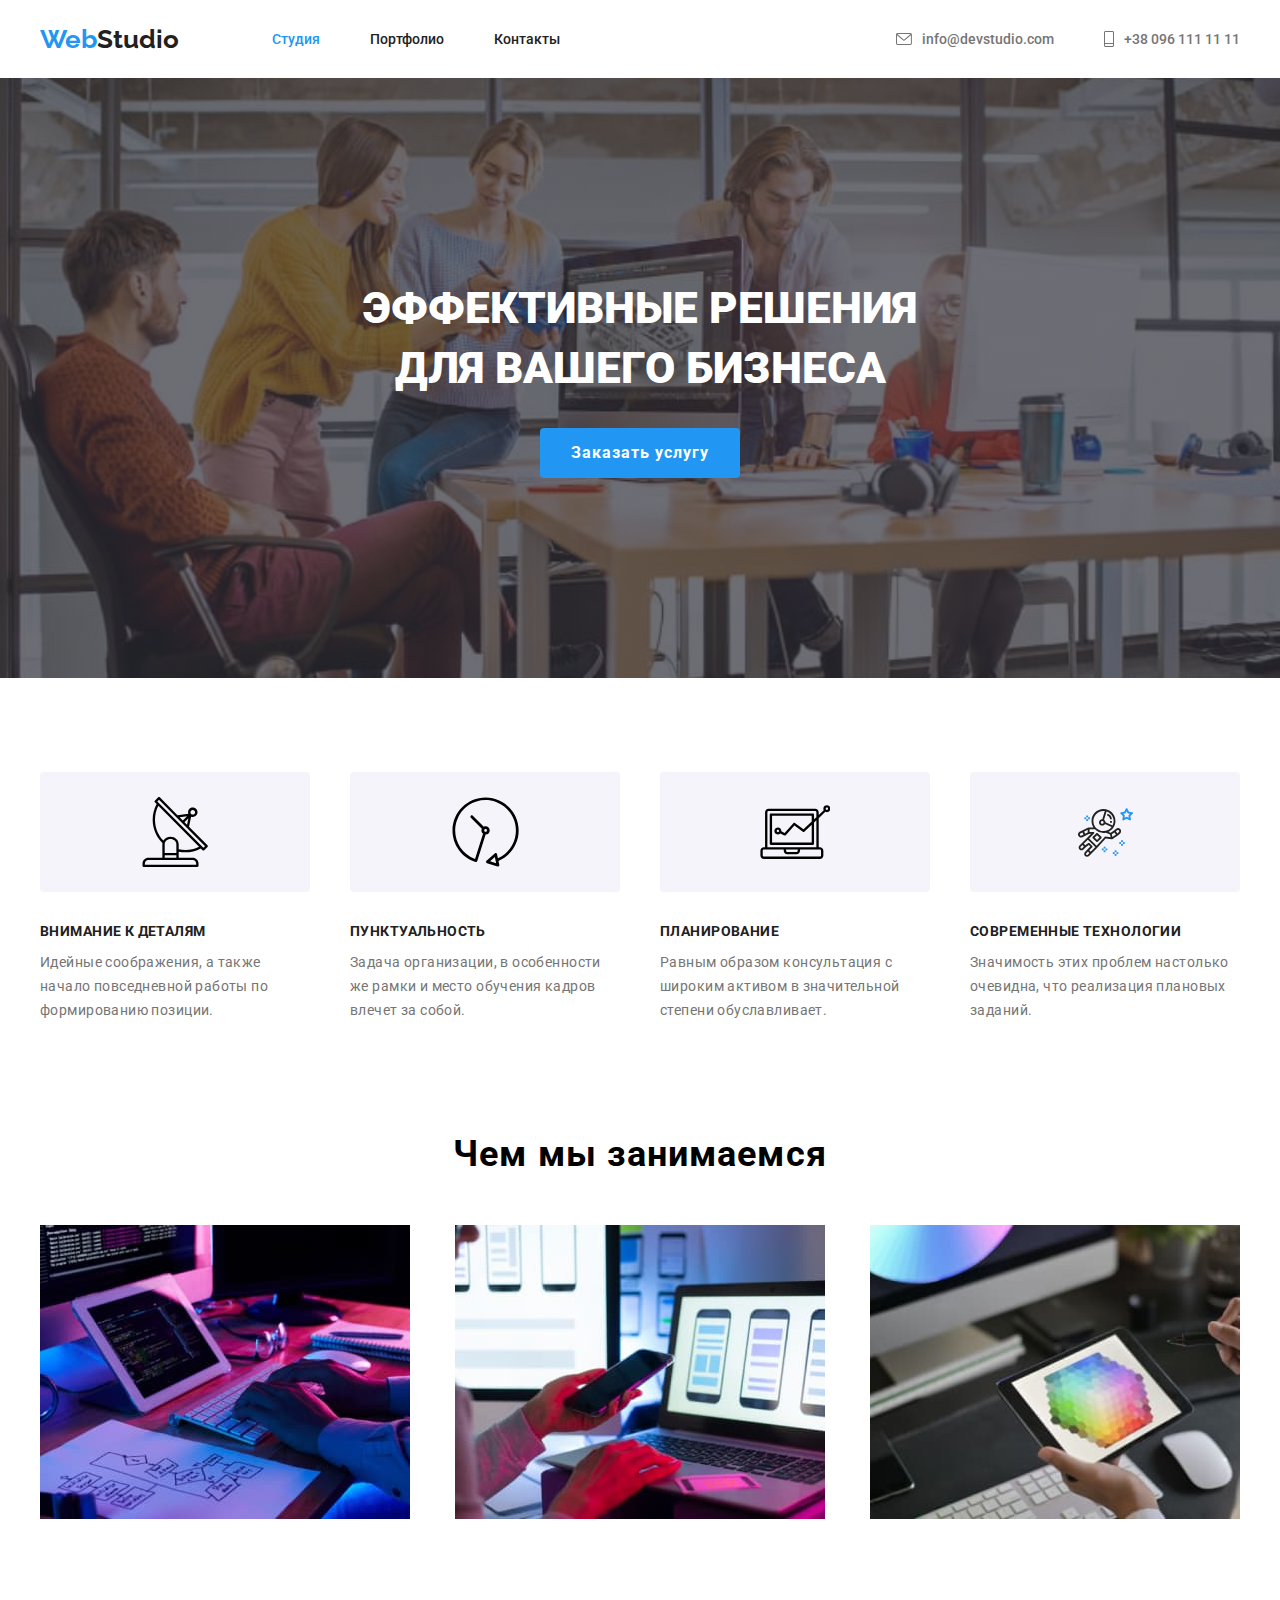
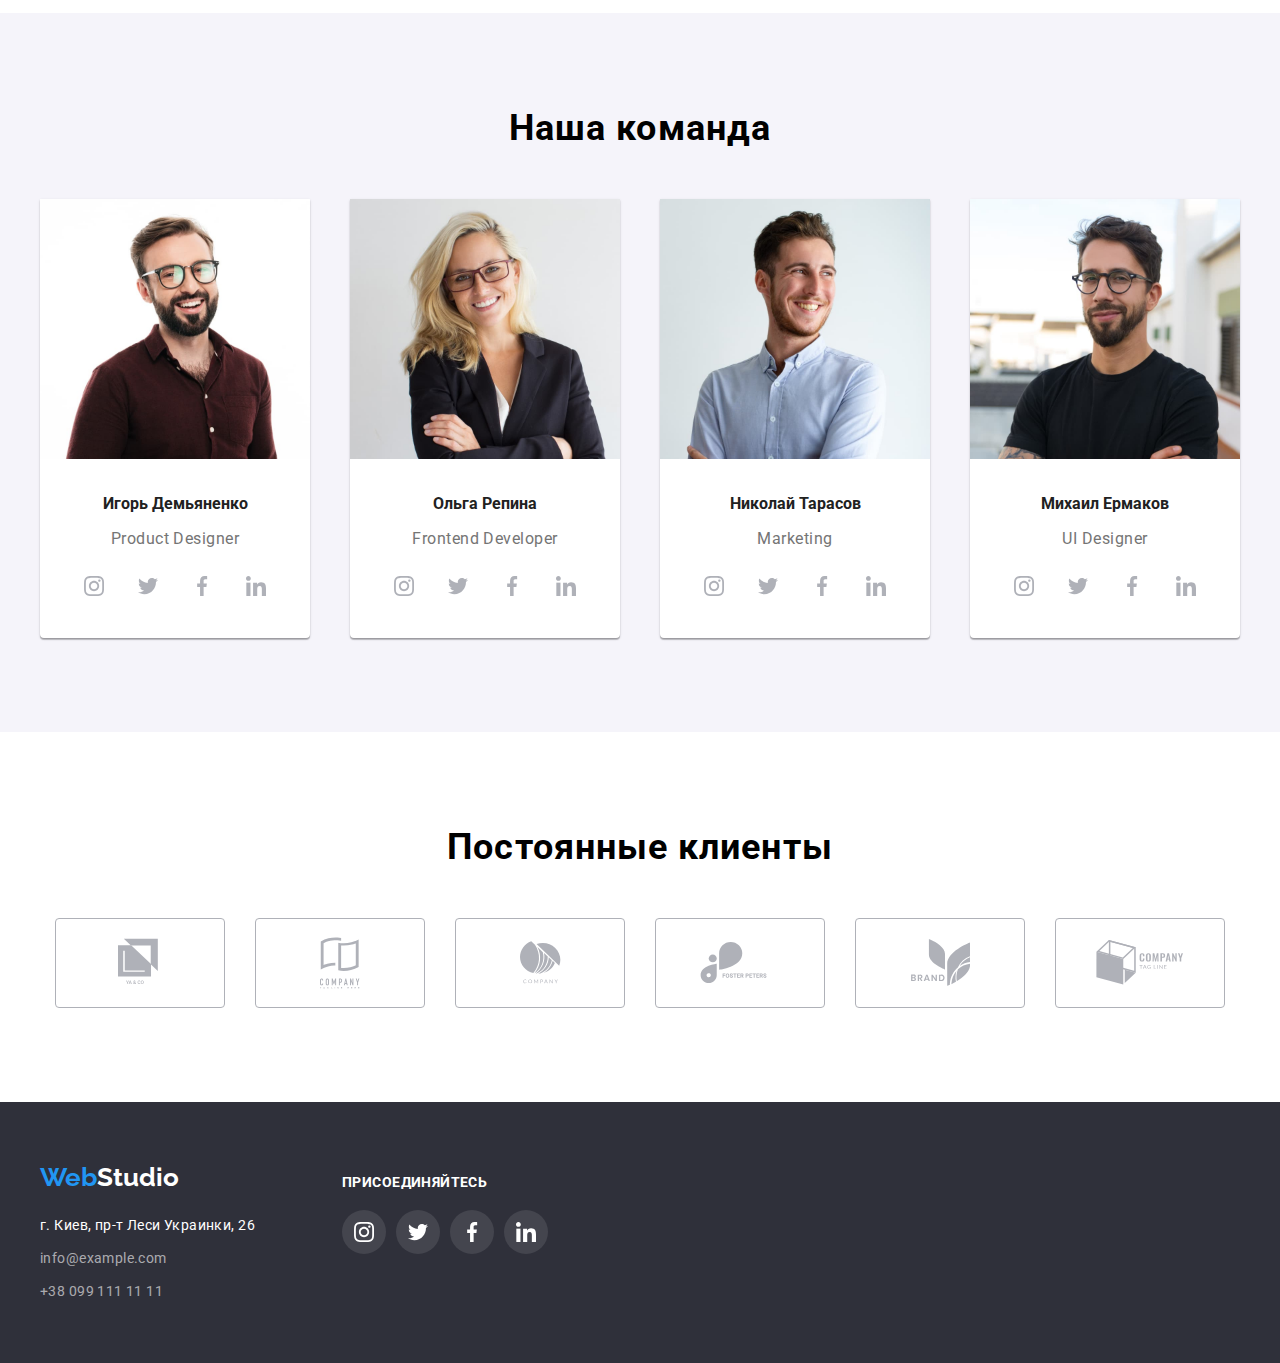
==== index.html @ 58f1b1b6 "home-work-5" ====
<!DOCTYPE html>
<html lang="ru">
<head>
    <meta charset="UTF-8">
    <meta name="viewport" content="width=device-width, initial-scale=1.0">
    <title>WebStudio</title>
    <link rel="preconnect" href="https://fonts.gstatic.com">
    <link href="https://fonts.googleapis.com/css2?family=Roboto:wght@400;500;700;900&display=swap" rel="stylesheet">
    <!-- <link rel="preconnect" href="https://fonts.gstatic.com">
    <link href="https://fonts.googleapis.com/css2?family=Roboto:wght@400;700;900&display=swap" rel="stylesheet"> -->
    <link rel="preconnect" href="https://fonts.gstatic.com">
    <link href="https://fonts.googleapis.com/css2?family=Raleway:wght@700&display=swap" rel="stylesheet">
    <!-- подключение стилей -->
    <link rel="stylesheet" href="./normalize.css">
    <link rel="stylesheet" href="./styles.css">
</head>
<body class="body">
        <header class="head-container" >
            <div class="container " >
        <a href="index.html" class="logo"><span class="logo-web">Web</span>Studio</a>  
        <nav class="main-nav">  
         <ul class="nav-list">
                <li><a href="./index.html" class="navigation current">Студия</a></li>
                <li><a href="./portfolio.html" class="navigation" >Портфолио</a></li>
                <li><a href="#kontact" class="navigation">Контакты</a></li>
         </ul>
        
         <ul class="nav-contact">
             <li><a href="mailto:info@devstudio.com" class="navigation-contact">
                <svg class="nav-mail"> <use href="./images/sprite.svg#icon-mail "></use></svg>info@devstudio.com</a></li>
                
             <li><a href="tel:+380961111111" class="navigation-contact">
                <svg class="nav-tel"> <use href="./images/sprite.svg#icon-tel"></use></svg>+38 096 111 11 11</a></li>
         </ul> 
        </nav> 
    </div>          
    </header>
    <main>
    <section class=" ">
        <div class="hero">
        <h1 class="hero-item">эффективные решения  для вашего бизнеса</h1>
        <button class="hero-button" type="button">Заказать услугу</button>
    </div>
    </section>
    <section class="section ">
        <!-- <h2 class="advant">Наше преимущество</h2> -->
        <ul class="advantage container">
            <li class="advantage-list">
                <div class="advantage-list-icon">
                    <svg class="advantage-icon" width="66" height="70" >
                        <use href="./images/sprite.svg#icon-antena" ></use>
                    </svg>
                </div>
                <b class="advantage-item">Внимание к деталям</b>
                <p class="advantage-text">Идейные соображения, а также начало повседневной работы по формированию позиции.</p>
            </li>
            <li class="advantage-list">
                <div class="advantage-list-icon">
                    <svg class="advantage-icon" width="67" height="70" >
                        <use href="./images/sprite.svg#icon-time" ></use>
                    </svg>
                </div>
                <b class="advantage-item">Пунктуальность</b>
                <p class="advantage-text">Задача организации, в особенности же рамки и место обучения кадров влечет за собой.</p>
            </li>
            <li class="advantage-list">
                <div class="advantage-list-icon">
                    <svg class="advantage-icon" width="70" height="54" >
                        <use href="./images/sprite.svg#icon-comp" ></use>
                    </svg>
                </div>
                <b class="advantage-item">Планирование</b>
                <p class="advantage-text"> Равным образом консультация с широким активом в значительной степени обуславливает.</p>
            </li>
            <li class="advantage-list">
                <div class="advantage-list-icon">
                    <svg class="advantage-icon" width="55" height="61" >
                        <use href="./images/sprite.svg#icon-astronaut-1" ></use>
                    </svg>
                </div>
                <b class="advantage-item">Современные технологии</b>
                <p class="advantage-text">Значимость этих проблем настолько очевидна, что реализация плановых заданий.</p>
            </li>
        </ul>
    </section>
    <section class="section-work" >
        <div class="container">
            <h2>Чем мы занимаемся</h2>
        <ul class="working-box">
            <li  class="working-item">
                <!-- <img src="./images/desktop.jpg" alt="Desktop-solution" width="370"> -->
            </li>
            <li  class="working-item">
                <!-- <img  src="./images/box.jpg" alt="box-solution" width="370"> -->
            </li>
            <li  class="working-item">
                <!-- <img  src="./images/creativ.jpg" alt="creative-solution" width="370"> -->
            </li>
        </ul>
    </div>
    </section>
    <section  class="section-team">
        <div class="container">
            <h2>Наша команда</h2>
        <ul class="section-card">
            <li class="profi-card">
                <img src="./images/igor-demyanenko.jpg" alt="Игорь Демьяненко" width="270" height="260">
                <div class="proffesion">
                    <h3>Игорь Демьяненко</h3>
                    <p>Product Designer</p>
                    <ul class="social">
                        <li class="social-item"> <a href="#" class="social-link instagram">
                            <svg class="social-link-icon" width="20" height="20" >
                                <use href="./images/sprite.svg#icon-instagram-2" >

                                </use>
                            </svg>
                        </a></li>
                        <li class="social-item"><a href="#" class="social-link twitter">
                            <svg class="social-link-icon" width="20" height="20" >
                                <use href="./images/sprite.svg#icon-twitter-1" >

                                </use>
                            </svg> </a></li>
                        <li class="social-item"><a href="#" class="social-link facebook">
                            <svg class="social-link-icon" width="20" height="20" >
                                <use href="./images/sprite.svg#icon-facebook-1" >

                                </use>
                            </svg>
                        </a></li>
                        <li class="social-item"><a href="#" class="social-link linkedin">
                            <svg class="social-link-icon" width="20" height="20" >
                                <use href="./images/sprite.svg#icon-linkedin-1" >
                                </use>
                            </svg>
                        </a></li>
                    </ul>
                </div>
            </li>
            <li class="profi-card">
                <img src="./images/olga-repina.jpg" alt="Ольга Репина"  width="270" height="260">
                <div class="proffesion">
                    <h3>Ольга Репина</h3>
                    <p>Frontend Developer</p>
                    <ul class="social">
                        <li class="social-item"> <a href="#" class="social-link instagram">
                            <svg class="social-link-icon" width="20" height="20" >
                                <use href="./images/sprite.svg#icon-instagram-2" >

                                </use>
                            </svg>
                        </a></li>
                        <li class="social-item"><a href="#" class="social-link twitter">
                            <svg class="social-link-icon" width="20" height="20" >
                                <use href="./images/sprite.svg#icon-twitter-1" >

                                </use>
                            </svg> </a></li>
                        <li class="social-item"><a href="#" class="social-link facebook">
                            <svg class="social-link-icon" width="20" height="20" >
                                <use href="./images/sprite.svg#icon-facebook-1" >

                                </use>
                            </svg>
                        </a></li>
                        <li class="social-item"><a href="#" class="social-link linkedin">
                            <svg class="social-link-icon" width="20" height="20" >
                                <use href="./images/sprite.svg#icon-linkedin-1" >
                                </use>
                            </svg>
                        </a></li>
                    </ul>
                </div>
            </li>
            <li class="profi-card">
                <img src="./images/nikolay-tarasov.jpg" alt="Николай Тарасов"  width="270" height="260">
                <div class="proffesion">
                    <h3>Николай Тарасов</h3>
                    <p>Marketing</p>
                    <ul class="social">
                        <li class="social-item"> <a href="#" class="social-link instagram">
                            <svg class="social-link-icon" width="20" height="20" >
                                <use href="./images/sprite.svg#icon-instagram-2" >

                                </use>
                            </svg>
                        </a></li>
                        <li class="social-item"><a href="#" class="social-link twitter">
                            <svg class="social-link-icon" width="20" height="20" >
                                <use href="./images/sprite.svg#icon-twitter-1" >

                                </use>
                            </svg> </a></li>
                        <li class="social-item"><a href="#" class="social-link facebook">
                            <svg class="social-link-icon" width="20" height="20" >
                                <use href="./images/sprite.svg#icon-facebook-1" >

                                </use>
                            </svg>
                        </a></li>
                        <li class="social-item"><a href="#" class="social-link linkedin">
                            <svg class="social-link-icon" width="20" height="20" >
                                <use href="./images/sprite.svg#icon-linkedin-1" >
                                </use>
                            </svg>
                        </a></li>
                    </ul>
                </div>
            </li>
            <li class="profi-card">
                <img src="./images/myhail-ermakov.jpg" alt="Михаил Ермаков"  width="270" height="260">
                <div class="proffesion">
                    <h3>Михаил Ермаков</h3>
                    <p>UI Designer</p>
                    <ul class="social">
                        <li class="social-item"> <a href="#" class="social-link instagram">
                            <svg class="social-link-icon" width="20" height="20" >
                                <use href="./images/sprite.svg#icon-instagram-2" >

                                </use>
                            </svg>
                        </a></li>
                        <li class="social-item"><a href="#" class="social-link twitter">
                            <svg class="social-link-icon" width="20" height="20" >
                                <use href="./images/sprite.svg#icon-twitter-1" >

                                </use>
                            </svg> </a></li>
                        <li class="social-item"><a href="#" class="social-link facebook">
                            <svg class="social-link-icon" width="20" height="20" >
                                <use href="./images/sprite.svg#icon-facebook-1" >

                                </use>
                            </svg>
                        </a></li>
                        <li class="social-item"><a href="#" class="social-link linkedin">
                            <svg class="social-link-icon" width="20" height="20" >
                                <use href="./images/sprite.svg#icon-linkedin-1" >
                                </use>
                            </svg>
                        </a></li>
                    </ul>
                </div>
            </li>
        </ul>
    </div>
    </section>
    <section class="sektion-klient container">
        <h2>Постоянные клиенты</h2>
        <ul class="klient">
            <li class="klient-item" ><a href="#" class="klient-link">
                <svg width="44" height="50"><use href="./images/sprite.svg#icon-yaco" ></use></svg> </a></li>
            <li class="klient-item" ><a href="#" class="klient-link">
                    <svg width="40" height="52"><use href="./images/sprite.svg#icon-company" ></use></svg> </a></li>
            <li class="klient-item" ><a href="#" class="klient-link">
                        <svg width="41" height="43"><use href="./images/sprite.svg#icon-logo-3" ></use></svg> </a></li> 
            <li class="klient-item" ><a href="#" class="klient-link">
                  <svg width="80" height="42"><use href="./images/sprite.svg#icon-logo-4" ></use></svg> </a></li> 
            <li class="klient-item" ><a href="#" class="klient-link">
                    <svg width="59" height="47"><use href="./images/sprite.svg#icon-logo-5" ></use></svg> </a></li> 
            <li class="klient-item" ><a href="#" class="klient-link">
                        <svg width="88" height="45"><use href="./images/sprite.svg#icon-logo-6" ></use></svg> </a></li> 
        </ul>

    </section>
    </main>
    <footer >
        <div class="container footer" >
        <div class="footer-container ">
        <a href="index.html" class="logo"><span class="logo-web">Web</span><span class="footer-container">Studio</span></a>  
        <address  id="kontact" ">
            <span class="contact">г. Киев, пр-т Леси Украинки, 26 </span>
            <ul class="address">
                <li> <a class="footer-link" href="mailto:info@example.com">info@example.com</a></li>
                <li><a class="footer-link " href="tel:+380991111111">+38 099 111 11 11</a></li>
            </ul>
        </address>
        </div>
        <div class="social-link-footer" >
            <em class="futer-text">Присоединяйтесь</em>
            <ul class="social">
                <li class="social-item "> <a href="#" class="social-link social-footer">
                    <svg class="social-link-icon" width="20" height="20" >
                        <use href="./images/sprite.svg#icon-instagram-2" >

                        </use>
                    </svg>
                </a></li>
                <li class="social-item "><a href="#" class="social-link social-footer">
                    <svg class="social-link-icon" width="20" height="20" >
                        <use href="./images/sprite.svg#icon-twitter-1" >

                        </use>
                    </svg> </a></li>
                <li class="social-item "><a href="#" class="social-link social-footer">
                    <svg class="social-link-icon" width="20" height="20" >
                        <use href="./images/sprite.svg#icon-facebook-1" >

                        </use>
                    </svg>
                </a></li>
                <li class="social-item "><a href="#" class="social-link social-footer">
                    <svg class="social-link-icon" width="20" height="20" >
                        <use href="./images/sprite.svg#icon-linkedin-1" >
                        </use>
                    </svg>
                </a></li>
            </ul>
        </div>    
        
    </div>
    </footer>
</body>
</html>
---- styles.css ----
:root {
    --link-color: #212121;
    --text-color: #757575;
    --link-color-origin: #2196F3;
    --white-color: #FFFFFF;
    --footer-text-color: rgba(255, 255, 255, 0.6);
    --hero-back-color: #2F303A;
    --backgroundcolor:   #FFFFFF;
}

/* html {
    box-sizing: border-box;}

    *,
    *::before,
    *::after {
        box-sizing: inherit;
    } */

.body-port {
    font-family: roboto ,sans-serif;
    background-color: #FFFFFF;
}
body {
    margin: 0 ;
    font-family: roboto ,sans-serif;
    /* background-color: #FFFFFF; */
    

}
li {
    list-style: none;
    /* outline: 1px solid red ; */
    }
h1,h2 {
    margin: 0;
}
a {
    text-decoration: none;}
.container {
    width: 1200px;
    margin-left: auto;
    margin-right: auto;
    padding-left: 15px;
    padding-right: 15px;
    /* outline: 2px solid tomato; */
    /* background-color: wheat; */
        /* box-sizing: border-box; */
        }
    
/* site-nav */
.head-container {
background-color: var(--backgroundcolor)
}
.head-container>div {
    display: flex;
    align-items: center;
}
.main-nav  {
    flex-basis: 100%;
    display: flex;
    align-items: center;
} 
.nav-list {
    padding: 0px;
    display: flex;
    align-items: center;
}
.nav-list li {
    margin-right: 50px;
    }
.nav-list li:last-child {
    margin-right: 0px;
}

.navigation {    
    color: var(--link-color);
    font-weight: 500;
    /* font-style: normal; */
    font-size: 14px;
    line-height: 16px;
  }
  .navigation:hover,
  .navigation:focus {
    color: var(--link-color-origin);
  }


.nav-list .navigation.current {
    color: var(--link-color-origin);}


    /* logo */
.logo {margin-bottom: 24px;
    margin-top: 24px;
    margin-right: 93px;
    color:  var(--link-color);
    font-family: Raleway, sans-serif;
    font-weight: 700;
    font-style: normal;
    font-size: 26px;
    line-height: 30px;}

.logo-web {
    color: var(--link-color-origin);
    font-family: Raleway, sans-serif;
    font-weight: 700;
    font-style: normal;
    font-size: 26px;
    line-height: 30px;
}

.nav-contact {
    margin-left: auto;
    display: flex;
    align-items: center;
}
.nav-mail {
    width: 16px;
    height: 12px;
    margin-right: 10px;
    }
.nav-tel {
    width: 10px;
    height: 16px;
    margin-right: 10px;   
    }

.nav-contact li:last-child {
        margin-left: 50px;
        }
.navigation-contact {
    display: flex;
    align-items: center;
    color: var(--text-color);
    fill: var(--text-color);
    font-weight: 500;
    font-style: normal;
    font-size: 14px;
    line-height: 16px;
}
.navigation-contact:hover,
.nav-mail:hover,
.nav-tel:hover{
    color:  var(--link-color-origin) ;
    fill:  var(--link-color-origin);
}

    /* Hero */
.hero {
    display: block;
    max-width: 1600px;
    min-width: 1200px;
    margin-left: auto;
    margin-right: auto;
    padding-top: 200px;
    padding-bottom: 200px;    
    background-image: linear-gradient(to right,rgba(47, 48, 58, 0.7),  rgba(47, 48, 58, 0.7)), url(./images/Heade.jpg);
    background-color:var(--hero-back-color);
    background-repeat: no-repeat;
    background-size: cover;
    background-position: center;
    
    }

.hero-item {
    display: block;
    width: 606px;
    margin-left: auto;
    margin-right: auto;
    padding-left: 45px;
    padding-right: 45px;
    color: var(--white-color);
    font-family: Roboto;
    font-style: normal;
    font-weight: 900;
    font-size: 44px;
    line-height: 60px;
    text-align: center;
    text-transform: uppercase;
     
    }
.hero-button {
    display: block;
    margin-left: auto;
    margin-right: auto;
    width: 200px;
    height: 50px;
    margin-top: 30px;
    color: var(--white-color);
    font-family: Roboto;
    font-style: normal;
    font-weight: 700;
    font-size: 16px;
    line-height: 30px;
    text-align: center;
    letter-spacing: 0.06em;
    background-color: #2196F3;
    border-radius:  4px;
    border: none;
   }
   /* advantage */
/* .advant  */
.section {
    background-color: var(--backgroundcolor);
    padding-top: 94px;
    padding-bottom: 94px;
}
b {
    color: var(--link-color);
    font-weight: 700;
    font-size: 14px;
    line-height: 16px;
    letter-spacing: 0.03em;
    text-transform: uppercase;
}
h2 {
    font-weight: 700;
    font-size: 36px;
    line-height: 42px;
    text-align: center;
    letter-spacing: 0.03em;
    }

.advantage {
    display: flex;
    margin-top: 0;
    margin-bottom: 0;
    justify-content: space-between;
    /* background-color: #E5E5E5; */

}

.advantage-list { 
    /* display: flex; */
    display: inline-block;
    /* height: 101px; */
    width: 270px;
    margin-right: 30px;
} 
.advantage-list-icon {
    display: flex;
    width: 270px;
    height: 120px;
    background: #F5F4FA;
    border-radius: 4px;
    align-items: center;
    justify-content: center;
    margin-bottom: 30px;  
}
.advantage li:last-child {
    margin-right:0;
}
.advantage-item {
    /* display: flex; */
    margin-bottom: 10px;
    width: 270px;
    height: 16px;
    
} 
.advantage-text {
    display: block;
    width: 270px;
    height: 75px;
    color: var(--text-color);
    font-weight: normal;
    font-size: 14px;
    line-height: 24px;
    letter-spacing: 0.03em;
    margin-top: 10px;
}
/* чем мы занимаемся */

.section-work {
    /* background-color: #E5E5E5; */
    padding-bottom: 94px;
    background-color: var(--backgroundcolor);
     
}
/* .section h2 {
    margin-bottom: 50px;
    
} */
.working-box {
    display: flex;
    margin-top: 50px;
    margin-left: auto;
    margin-right: auto;
    margin-bottom: 0;
    padding: 0;
    justify-content: space-between;
    
}
.working-box li {
    margin-right: 30px;
}
.working-box li:last-child {
    margin-right: 0px;
}
.working-item:nth-child(1) {
    display: block;
    width: 370px;
    height: 294px;
    margin-right: 30px;
    background-image: url(./images/desktop.jpg);
    background-position: center;
    background-size: contain;
    background-repeat: no-repeat;
}
.working-item:nth-child(2) {
    display: block;
    width: 370px;
    height: 294px;
    margin-right: 30px;
    background-image: url(./images/box.jpg);
    background-position: center;
    background-size: contain;
    background-repeat: no-repeat;
}
.working-item:nth-child(3) {
    display: block;
    width: 370px;
    height: 294px;
    margin-right: 30px;
    background-image: url(./images/creativ.jpg);
    background-position: center;
    background-size: contain;
    background-repeat: no-repeat;
}
/* .working-box li:first-child {
    margin-left: 215px;
} */


/* team-section */
.section-team {
    margin-left: auto;
    margin-right: auto;
    background-color: #F5F4FA;
    padding-top: 94px;
    padding-bottom: 94px;
    }
.section-team h2 {
    margin-bottom: 50px;
}
.section-card {
        display: flex;
        margin-left: auto;
        margin-right: auto;
        padding: 0;
        margin-top: 0;
        margin-bottom: 0;
        justify-content: space-between;
}
.profi-card {
    box-shadow: 0px 1px 3px rgba(0, 0, 0, 0.12), 0px 1px 1px rgba(0, 0, 0, 0.14), 0px 2px 1px rgba(0, 0, 0, 0.2);
    border-radius: 0px 0px 4px 4px;
    background-color: #FFFFFF;
    /* height: 368px; */
    width: 270px;
    margin-right: 30px;
}
.profi-card:last-child {
    margin-right: 0px;
}
.profi-card:first-child {
    /* margin-left: 215px; */
}
/* .proffesion {} */
.proffesion>h3 {
    margin-top: 30px;
    margin-bottom: 10px;
    color: var(--link-color) ;
    text-align: center;
    font-weight: 700;
    font-size: 16px;
    line-height: 19px;
}
.proffesion>p {
    margin-bottom: 16px;
    text-align: center;
    color: var(--text-color);
    font-weight: normal;
    font-size: 16px;
    line-height: 19px;
    letter-spacing: 0.03em;
    }
    .social {
        display: flex;
        justify-content: center;
        margin-bottom: 30px;
        padding: 0;
        }
    .social-link {
        /* display: block; */
        width: 44px;
        height: 44px;
        border-radius: 50%;
        display: flex;
        align-items: center;
        justify-content: center;
        fill: #AFB1B8
        }
    
    .social-link:hover,
    .social-link:focus {
        fill: #ffffff;
        background-color: var(--link-color-origin);
    }
    .social-item {
        margin-right: 10px;
    }
    .social-item:last-child {
        margin-right: 0px;
    }


    /* sektion-klient */

.sektion-klient {
    padding-top: 94px;
    padding-bottom: 94px;
}

.klient {
    display: flex;
    justify-content: center;
    margin-top: 50px;
    padding: 0;
    margin-bottom: 0;
    }
.klient-item {
    display:flex;
    margin-right: 30px;
   
}
.klient-item:last-child {
    margin-right: 0px;
}

.klient-link {
    display: flex;
    width: 170px;
    height: 90px;
    border: 1px solid #AFB1B8;
    box-sizing: border-box;
    border-radius: 4px;
    align-items: center;
    justify-content: center;
    fill: #AFB1B8;

}
.klient-link:hover,
.klient-link:focus {
    fill: var(--link-color-origin);
    border: 1px solid var(--link-color-origin);
    /* background-color: var(--link-color-origin); */
}
/* footer */
footer {background-color: #2F303A;}
.footer-container {
   color: var(--white-color);
     }
.footer {
    display: flex;
    background: #2F303A;
    padding-bottom: 60px;
}
.footer-container>a {
    display: inline-block;
    margin-top: 60px;
    margin-bottom: 20px;
    font-family: Raleway, sans-serif;
    font-style: normal;
    font-weight: bold;
    font-size: 26px;
    line-height: 31px;
}
.footer-container li:first-child {
     margin-top: 9px;
    margin-bottom: 9px;
}
.contact {
    font-family: roboto, sans-serif;
    color: #FFFFFF;
    font-style: normal;
    font-weight: normal;
    font-size: 14px;
    line-height: 24px;
    letter-spacing: 0.03em;
}
.footer-link {
    display: inline-block;
    /* margin-bottom: 60px; */
    color: rgba(255,255 ,255, 0.6);
    font-family: roboto, sans-serif;
    font-style: normal;
    font-weight: normal;
    font-size: 14px;
    line-height: 24px;
    letter-spacing: 0.03em;
}

.address {
    width: 231px;
    padding: 0;
    margin: 0;
}
/* .footer-link:hover,
.footer-link:focus {
    border: 2px solid #ff0000;
} */
 .contact:focus {
    border: 2px solid #ff0000;
}
.futer-text {
    display: block;
    margin-top: 72px;
    margin-bottom: 20px;
    color: #FFFFFF;
    font-family: Roboto;
    font-style: normal;
    font-weight: bold;
    font-size: 14px;
    line-height: 16px;
    letter-spacing: 0.03em;
    text-transform: uppercase;
}
.social .social-footer {
    fill: #ffffff;

}
.social-footer {
    display: flex;
    width: 44px;
    height: 44px;
    border-radius: 50%;
    background: rgba(255, 255, 255, 0.1);
    
}

.social-link-footer {
    display: block;
    margin-left: 70px;
}

/* ---------------------page2 ------------------------------------------------------*/
/* button-list */
.portfolio-project {
    background-color: var(--white-color);
       
  }
.port-list {
    
    display: flex; 
    justify-content: center;  
    border-top: 1px solid #ECECEC;
    padding-top: 93px;
    padding-bottom: 56px;
    padding-left: 0;
    margin: 0;
    margin-left: auto;
    margin-right: auto;
}
.button-radio {    
    margin-right: 8px;
    padding-left: 22px;
    padding-right: 22px;
    height: 38px;
    background-color: #F5F4FA;
    color: var(--link-color);
    border: none;
    border-radius: 4px;
    font-weight: 500;
    font-size: 16px;
    line-height: 26px;
    text-align: center;
    letter-spacing: 0.03em;
    }
    .port-list>.button-radio:last-child>  {
        margin-right: 0;
    }
.button-radio:hover,
.button-radio:focus {
    background-color: var(--link-color-origin);
    color: var(--white-color);
    border: none;
    font-weight: 500;
    font-size: 16px;
    line-height: 26px;
    text-align: center;
    letter-spacing: 0.03em;
}

.works-list {
    /* width: 1230; */
    display: flex;
    flex-wrap: wrap;
    padding: 0;
    margin-top: 0;
    margin-bottom: 0;
    }
.works {
    display: block;
        /* margin-left: auto; */
    height: 404px;
    width: 370px;
    
}
.work-link {
     margin-right: 30px;
    /* margin-left: auto; */
    margin-bottom: 30px;
    height: 404px;
    width: 370px;
    border: 1px solid #EEEEEE;
}
.work-link:nth-child(3n) {
    margin-right: auto;
}
.work-link:nth-last-child(3n) {
    margin-left:auto ;
}
.work-link:nth-last-child( -n + 3) {
    margin-bottom: 94px;
}


 .works>h2 { 
    display: inline-block;
    margin-top: 20px;
    margin-left: 24px;
    background-color: var(--white-color);
    color: var(--link-color);
    text-align: left;
    font-weight: 700;
    font-size: 18px;
    line-height: 36px;
    letter-spacing: 0.06em; } 
.works>p {
    margin-left: 24px;
    margin-bottom: 20px;
    color: var(--text-color);
    background-color: var(--white-color);  
    font-weight: normal;
    font-size: 16px;
    line-height: 30px;
    text-align: left;
}
.works:hover,
.works:focus {
    /* border: 1px solid rgba(33, 150, 243, 0.9);; */
    box-shadow: 0px 1px 1px rgba(0, 0, 0, 0.12), 0px 4px 4px rgba(0, 0, 0, 0.06), 1px 4px 6px rgba(0, 0, 0, 0.16);
}
/* .works { background-color: var(--white-color);} */
/* 
212121  #2196F3   FFFFFF
 text 757575
 */
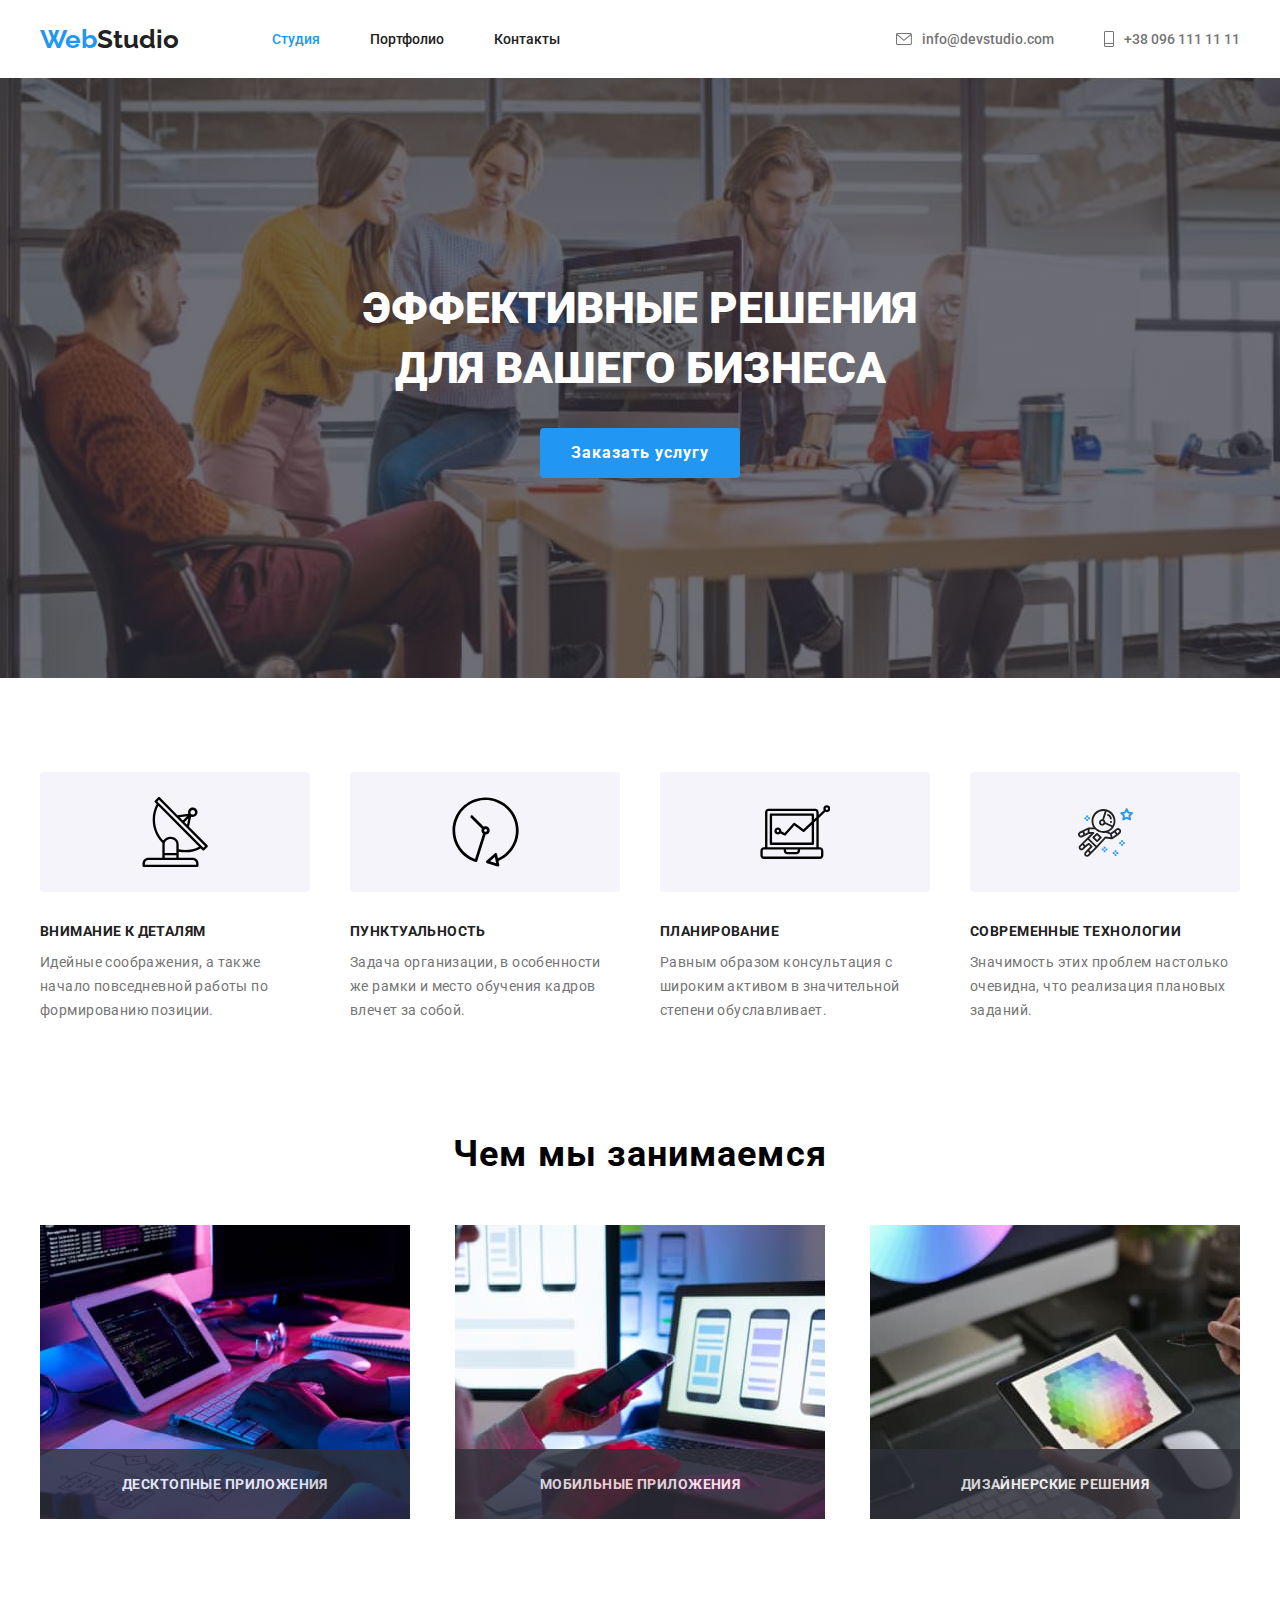
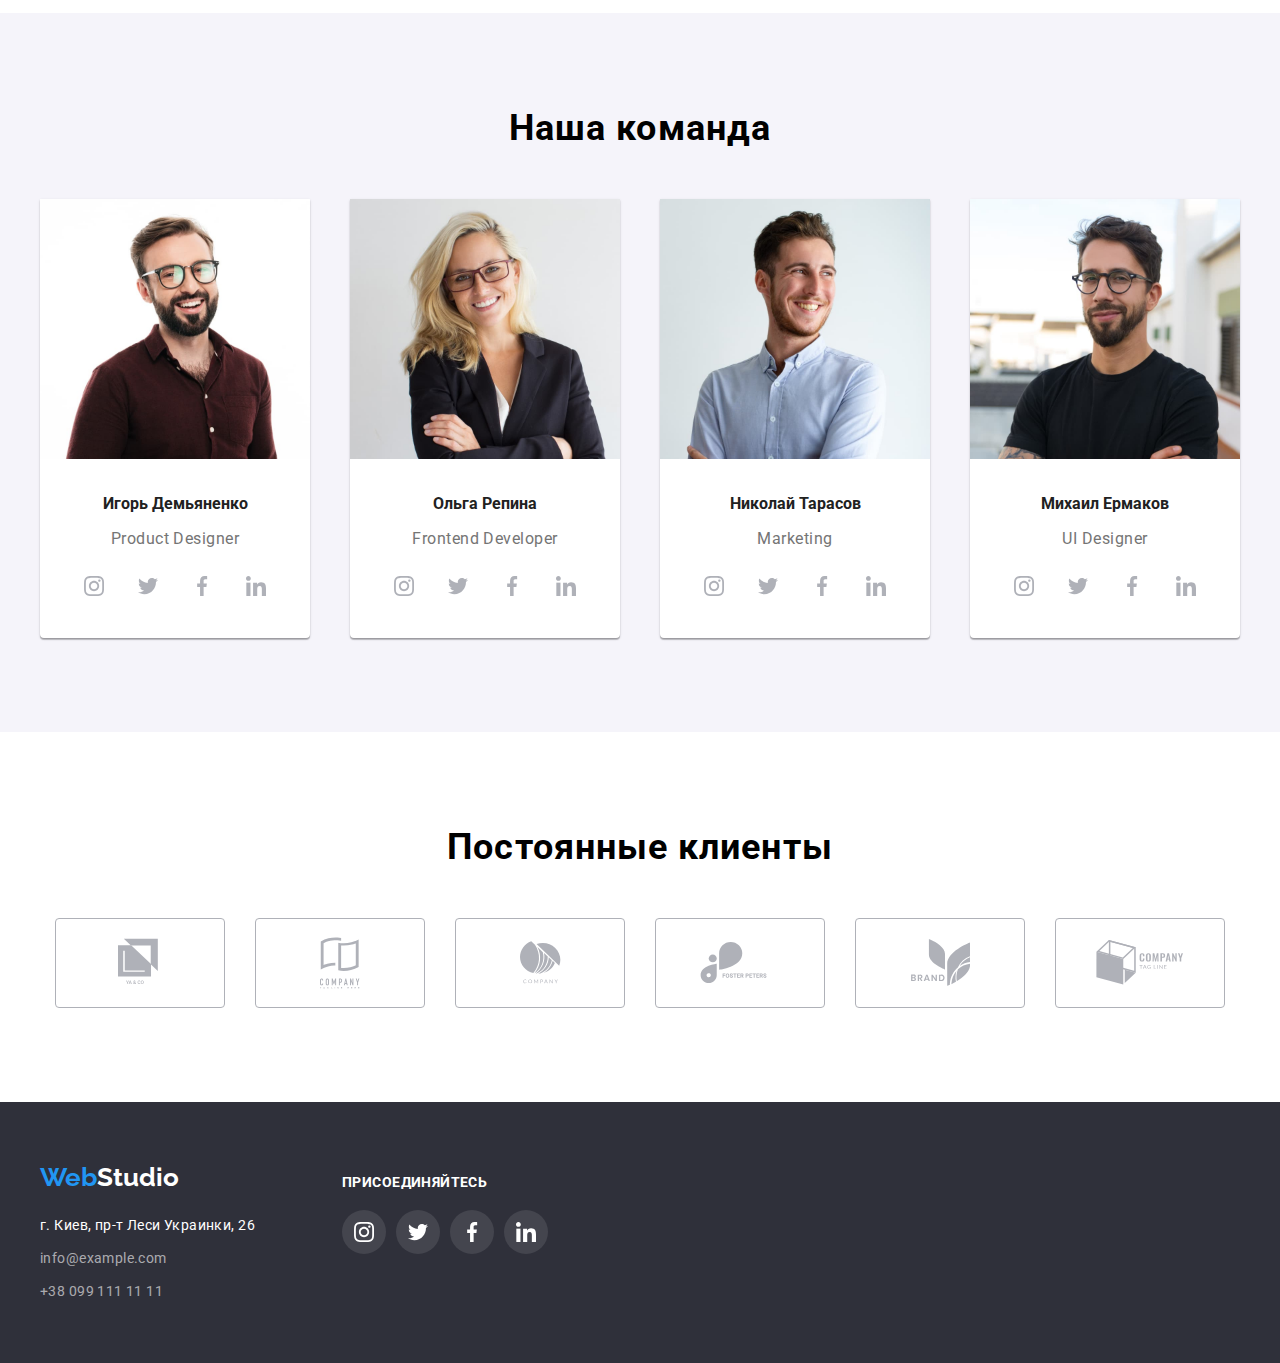
==== commit 3603fec9: "home-work-5" ====
--- a/index.html
+++ b/index.html
@@ -89,12 +89,15 @@
         <ul class="working-box">
             <li  class="working-item">
                 <!-- <img src="./images/desktop.jpg" alt="Desktop-solution" width="370"> -->
+                <div class="working-solution"><h3>Десктопные приложения</h3></div>
             </li>
             <li  class="working-item">
                 <!-- <img  src="./images/box.jpg" alt="box-solution" width="370"> -->
+                <div class="working-solution"><h3>Мобильные приложения</h3></div>
             </li>
             <li  class="working-item">
                 <!-- <img  src="./images/creativ.jpg" alt="creative-solution" width="370"> -->
+                <div class="working-solution"><h3>Дизайнерские решения</h3></div>
             </li>
         </ul>
     </div>
--- a/styles.css
+++ b/styles.css
@@ -83,6 +83,10 @@
   .navigation:hover,
   .navigation:focus {
     color: var(--link-color-origin);
+    fill:  var(--link-color-origin);
+    transition-property: var(--link-color-origin);
+    transition-duration: 250ms;
+    transition-timing-function: cubic-bezier(0.4, 0, 0.2, 1);
   }
 
 
@@ -144,6 +148,9 @@
 .nav-tel:hover{
     color:  var(--link-color-origin) ;
     fill:  var(--link-color-origin);
+    transition-property: var(--link-color-origin);
+    transition-duration: 250ms;
+    transition-timing-function: cubic-bezier(0.4, 0, 0.2, 1);
 }
 
     /* Hero */
@@ -298,6 +305,7 @@
     margin-right: 0px;
 }
 .working-item:nth-child(1) {
+    position: relative;
     display: block;
     width: 370px;
     height: 294px;
@@ -308,6 +316,7 @@
     background-repeat: no-repeat;
 }
 .working-item:nth-child(2) {
+    position: relative;
     display: block;
     width: 370px;
     height: 294px;
@@ -318,6 +327,7 @@
     background-repeat: no-repeat;
 }
 .working-item:nth-child(3) {
+    position: relative;
     display: block;
     width: 370px;
     height: 294px;
@@ -326,6 +336,30 @@
     background-position: center;
     background-size: contain;
     background-repeat: no-repeat;
+}
+.working-solution {
+    position: absolute;
+    left: 0;
+    bottom: 0;
+    display: flex;
+    align-items: center;
+    justify-content: center;
+    width: 100%;
+    height: 70px;
+    background: rgb(47, 48, 58);
+    opacity: 0.8;
+   }
+.working-solution>h3 {
+     margin: 0;
+    font-family: Roboto;
+    font-style: normal;
+    font-weight: 700;
+    font-size: 14px;
+    line-height: 16px;
+    text-align: center;
+    letter-spacing: 0.03em;
+    text-transform: uppercase;
+    color: #FFFFFF;
 }
 /* .working-box li:first-child {
     margin-left: 215px;
@@ -406,6 +440,10 @@
     .social-link:focus {
         fill: #ffffff;
         background-color: var(--link-color-origin);
+        fill:  var(--link-color-origin);
+        transition-property: var(--link-color-origin);
+        transition-duration: 250ms;
+        transition-timing-function: cubic-bezier(0.4, 0, 0.2, 1);
     }
     .social-item {
         margin-right: 10px;
@@ -454,6 +492,10 @@
 .klient-link:focus {
     fill: var(--link-color-origin);
     border: 1px solid var(--link-color-origin);
+    fill:  var(--link-color-origin);
+    transition-property: var(--link-color-origin);
+    transition-duration: 250ms;
+    transition-timing-function: cubic-bezier(0.4, 0, 0.2, 1);
     /* background-color: var(--link-color-origin); */
 }
 /* footer */
@@ -582,6 +624,7 @@
     }
 .button-radio:hover,
 .button-radio:focus {
+    /* background-color: var(--link-color-origin); */
     background-color: var(--link-color-origin);
     color: var(--white-color);
     border: none;
@@ -590,6 +633,9 @@
     line-height: 26px;
     text-align: center;
     letter-spacing: 0.03em;
+    /* transition-property: var(--link-color-origin); */
+    transition-duration: 250ms;
+    transition-timing-function: cubic-bezier(0.4, 0, 0.2, 1);
 }
 
 .works-list {
@@ -651,6 +697,9 @@
 .works:focus {
     /* border: 1px solid rgba(33, 150, 243, 0.9);; */
     box-shadow: 0px 1px 1px rgba(0, 0, 0, 0.12), 0px 4px 4px rgba(0, 0, 0, 0.06), 1px 4px 6px rgba(0, 0, 0, 0.16);
+    /* transition-property: box-shadow: 0px 1px 1px rgba(0, 0, 0, 0.12), 0px 4px 4px rgba(0, 0, 0, 0.06), 1px 4px 6px rgba(0, 0, 0, 0.16); */
+    transition-duration: 250ms;
+    transition-timing-function: cubic-bezier(0.4, 0, 0.2, 1);
 }
 /* .works { background-color: var(--white-color);} */
 /* 
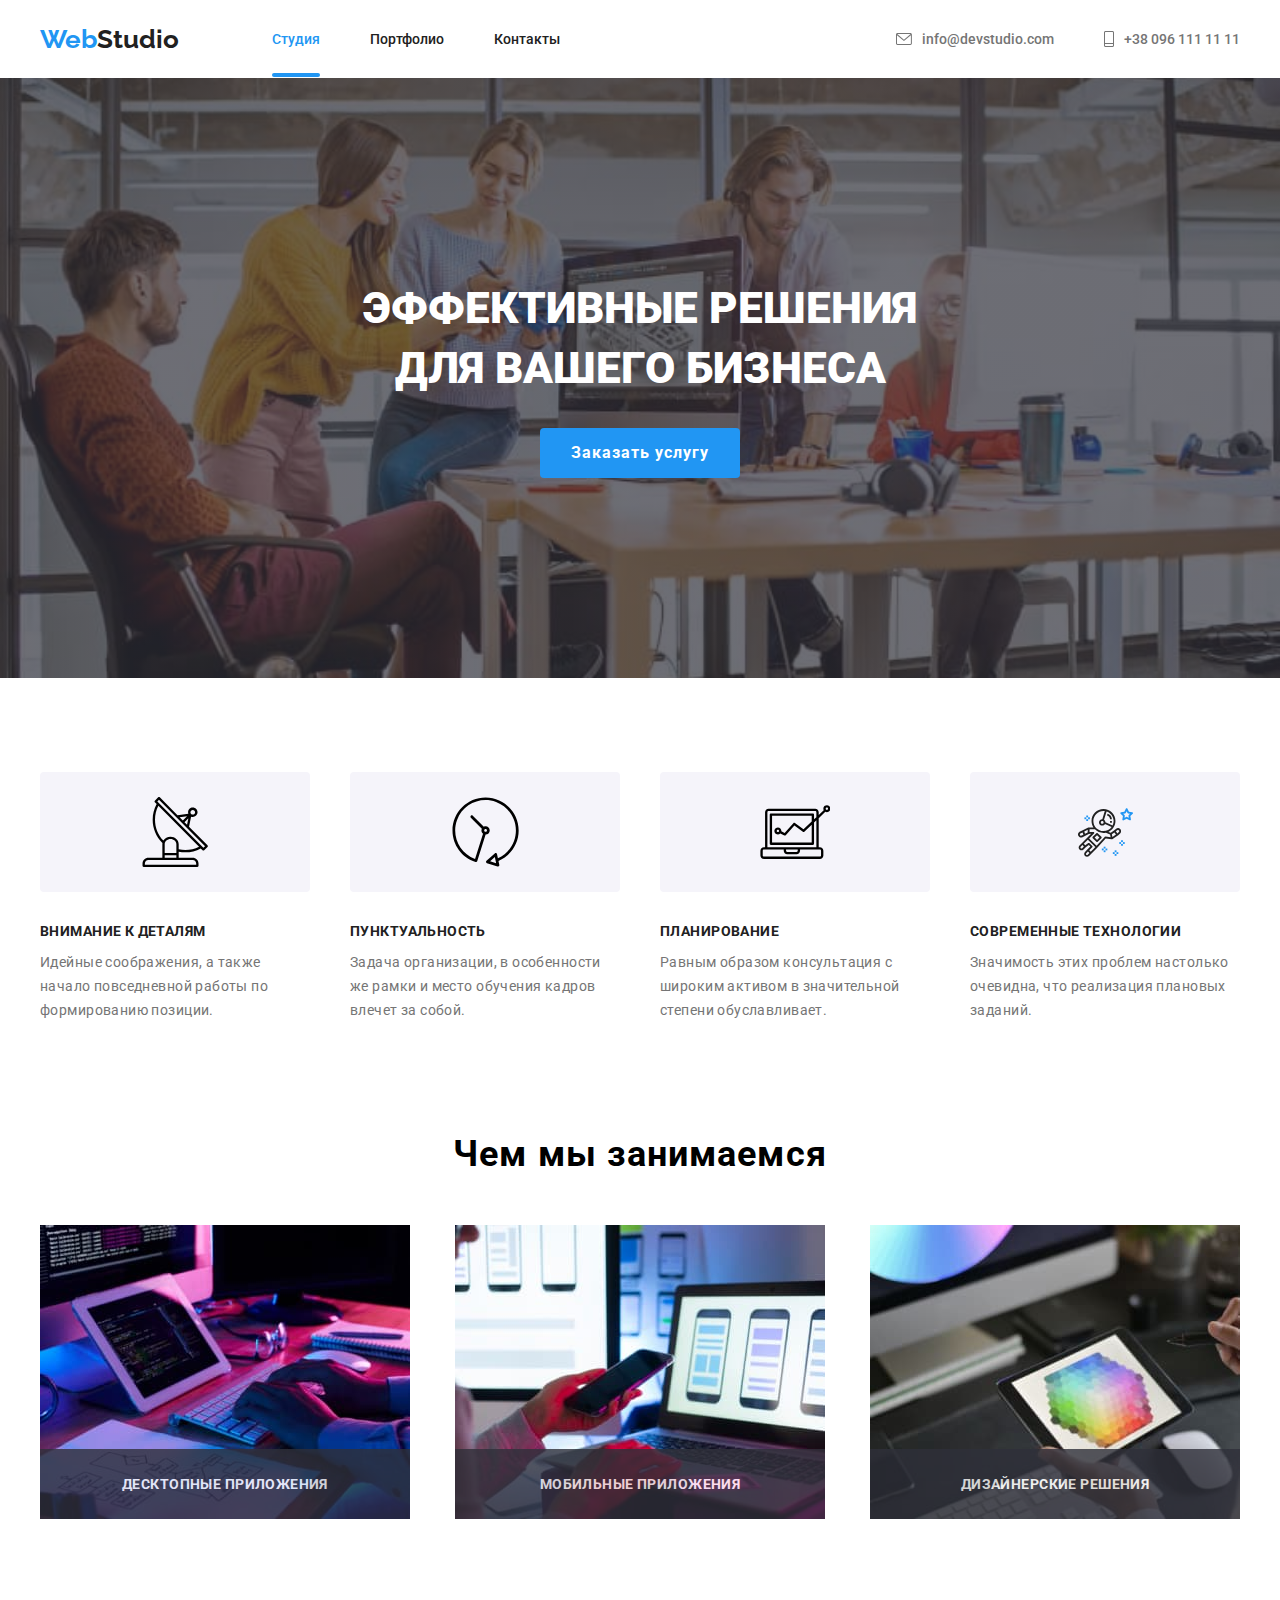
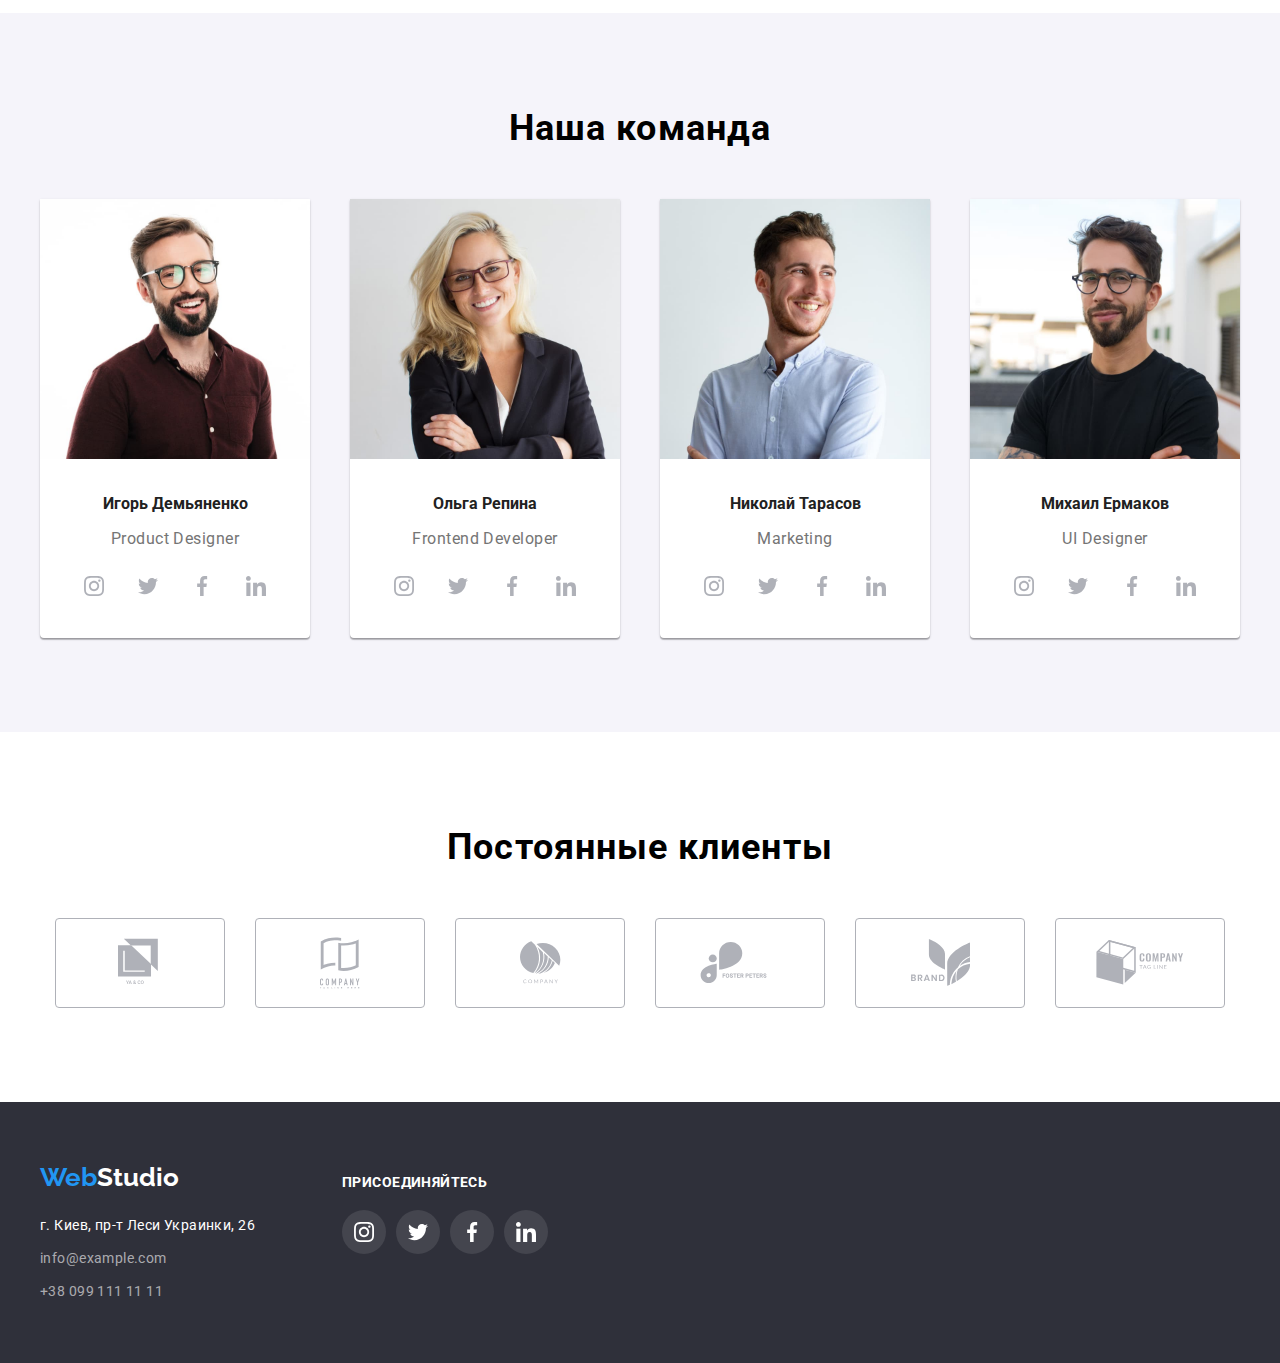
==== commit ab8516cf: "home-work-5" ====
--- a/index.html
+++ b/index.html
@@ -39,7 +39,7 @@
     <section class=" ">
         <div class="hero">
         <h1 class="hero-item">эффективные решения  для вашего бизнеса</h1>
-        <button class="hero-button" type="button">Заказать услугу</button>
+        <button data-modal-open class="hero-button" type="button" data-modal-open>Заказать услугу</button>
     </div>
     </section>
     <section class="section ">
@@ -88,15 +88,15 @@
             <h2>Чем мы занимаемся</h2>
         <ul class="working-box">
             <li  class="working-item">
-                <!-- <img src="./images/desktop.jpg" alt="Desktop-solution" width="370"> -->
+                <img src="./images/desktop.jpg" alt="Desktop-solution" width="370">
                 <div class="working-solution"><h3>Десктопные приложения</h3></div>
             </li>
             <li  class="working-item">
-                <!-- <img  src="./images/box.jpg" alt="box-solution" width="370"> -->
+                <img  src="./images/box.jpg" alt="box-solution" width="370">
                 <div class="working-solution"><h3>Мобильные приложения</h3></div>
             </li>
             <li  class="working-item">
-                <!-- <img  src="./images/creativ.jpg" alt="creative-solution" width="370"> -->
+                <img  src="./images/creativ.jpg" alt="creative-solution" width="370">
                 <div class="working-solution"><h3>Дизайнерские решения</h3></div>
             </li>
         </ul>
@@ -314,5 +314,11 @@
         
     </div>
     </footer>
+    <div class="backdrop is-hidden" data-modal>
+        <div class="modal">
+            <button class="modal-button" data-modal-close></button>
+        </div>
+    </div>
+    <script src="./js/modal.js"></script>
 </body>
 </html>--- a/styles.css
+++ b/styles.css
@@ -22,6 +22,7 @@
     background-color: #FFFFFF;
 }
 body {
+    position: relative;
     margin: 0 ;
     font-family: roboto ,sans-serif;
     /* background-color: #FFFFFF; */
@@ -74,19 +75,36 @@
 }
 
 .navigation {    
+    position: relative;
     color: var(--link-color);
     font-weight: 500;
     /* font-style: normal; */
     font-size: 14px;
     line-height: 16px;
+
+    transition-property: color;
+    transition-duration: 250ms;
+    transition-timing-function: cubic-bezier(0.4, 0, 0.2, 1);
+  }
+
+  .current::before {
+      display: inline-block;
+      position: absolute;
+      content: "";
+      width: 100%;
+      height: 4px;
+      border-radius: 2px;
+      background-color: var(--link-color-origin);
+      left: 0;
+      bottom: 0;
+      transform: translateY(30px);
+
   }
   .navigation:hover,
   .navigation:focus {
     color: var(--link-color-origin);
-    fill:  var(--link-color-origin);
-    transition-property: var(--link-color-origin);
-    transition-duration: 250ms;
-    transition-timing-function: cubic-bezier(0.4, 0, 0.2, 1);
+    /* fill:  var(--link-color-origin); */
+
   }
 
 
@@ -118,16 +136,24 @@
     margin-left: auto;
     display: flex;
     align-items: center;
+    
 }
 .nav-mail {
     width: 16px;
     height: 12px;
     margin-right: 10px;
+
+    transition-property: fill;
+    transition-duration: 250ms;
+    transition-timing-function: cubic-bezier(0.4, 0, 0.2, 1);
     }
 .nav-tel {
     width: 10px;
     height: 16px;
     margin-right: 10px;   
+    transition-property: fill;
+    transition-duration: 250ms;
+    transition-timing-function: cubic-bezier(0.4, 0, 0.2, 1);
     }
 
 .nav-contact li:last-child {
@@ -142,16 +168,18 @@
     font-style: normal;
     font-size: 14px;
     line-height: 16px;
+
+    transition-property: color;
+    transition-duration: 250ms;
+    transition-timing-function: cubic-bezier(0.4, 0, 0.2, 1);
 }
 .navigation-contact:hover,
 .nav-mail:hover,
 .nav-tel:hover{
     color:  var(--link-color-origin) ;
-    fill:  var(--link-color-origin);
-    transition-property: var(--link-color-origin);
-    transition-duration: 250ms;
-    transition-timing-function: cubic-bezier(0.4, 0, 0.2, 1);
-}
+    fill: var(--link-color-origin)
+}
+
 
     /* Hero */
 .hero {
@@ -206,6 +234,7 @@
     border-radius:  4px;
     border: none;
    }
+   
    /* advantage */
 /* .advant  */
 .section {
@@ -310,10 +339,10 @@
     width: 370px;
     height: 294px;
     margin-right: 30px;
-    background-image: url(./images/desktop.jpg);
+    /* background-image: url(./images/desktop.jpg);
     background-position: center;
     background-size: contain;
-    background-repeat: no-repeat;
+    background-repeat: no-repeat; */
 }
 .working-item:nth-child(2) {
     position: relative;
@@ -321,10 +350,10 @@
     width: 370px;
     height: 294px;
     margin-right: 30px;
-    background-image: url(./images/box.jpg);
+    /* background-image: url(./images/box.jpg);
     background-position: center;
     background-size: contain;
-    background-repeat: no-repeat;
+    background-repeat: no-repeat; */
 }
 .working-item:nth-child(3) {
     position: relative;
@@ -332,10 +361,10 @@
     width: 370px;
     height: 294px;
     margin-right: 30px;
-    background-image: url(./images/creativ.jpg);
+    /* background-image: url(./images/creativ.jpg);
     background-position: center;
     background-size: contain;
-    background-repeat: no-repeat;
+    background-repeat: no-repeat; */
 }
 .working-solution {
     position: absolute;
@@ -433,17 +462,19 @@
         display: flex;
         align-items: center;
         justify-content: center;
-        fill: #AFB1B8
+        fill: #AFB1B8;
+
+        transition-property: background-color, fill ;
+        transition-duration: 250ms;
+        transition-timing-function: cubic-bezier(0.4, 0, 0.2, 1);
         }
     
     .social-link:hover,
     .social-link:focus {
-        fill: #ffffff;
+        /* background-color: #ffffff; */
         background-color: var(--link-color-origin);
-        fill:  var(--link-color-origin);
-        transition-property: var(--link-color-origin);
-        transition-duration: 250ms;
-        transition-timing-function: cubic-bezier(0.4, 0, 0.2, 1);
+        fill:  #FFFFFF;
+
     }
     .social-item {
         margin-right: 10px;
@@ -487,15 +518,15 @@
     justify-content: center;
     fill: #AFB1B8;
 
+    transition-property: border, fill ;
+    transition-duration: 250ms;
+    transition-timing-function: cubic-bezier(0.4, 0, 0.2, 1);
+
 }
 .klient-link:hover,
 .klient-link:focus {
     fill: var(--link-color-origin);
     border: 1px solid var(--link-color-origin);
-    fill:  var(--link-color-origin);
-    transition-property: var(--link-color-origin);
-    transition-duration: 250ms;
-    transition-timing-function: cubic-bezier(0.4, 0, 0.2, 1);
     /* background-color: var(--link-color-origin); */
 }
 /* footer */
@@ -618,6 +649,11 @@
     line-height: 26px;
     text-align: center;
     letter-spacing: 0.03em;
+
+    transition-property: background-color, color;
+    transition-duration: 250ms;
+    transition-timing-function: cubic-bezier(0.4, 0, 0.2, 1);
+
     }
     .port-list>.button-radio:last-child>  {
         margin-right: 0;
@@ -633,9 +669,7 @@
     line-height: 26px;
     text-align: center;
     letter-spacing: 0.03em;
-    /* transition-property: var(--link-color-origin); */
-    transition-duration: 250ms;
-    transition-timing-function: cubic-bezier(0.4, 0, 0.2, 1);
+    
 }
 
 .works-list {
@@ -647,12 +681,60 @@
     margin-bottom: 0;
     }
 .works {
+    /* position: relative; */
     display: block;
         /* margin-left: auto; */
     height: 404px;
     width: 370px;
-    
-}
+    transition-property: box-shadow ;
+    transition-duration: 250ms;
+    transition-timing-function: cubic-bezier(0.4, 0, 0.2, 1);
+    
+}
+.work-img {
+    display: block;
+    position: relative;
+    height: 294px;
+    width: 370px;
+    background-color: crimson;
+    overflow: hidden;
+}
+.overlay {
+    position: absolute;
+    left: 0;
+    bottom:-100%;
+    
+    width: 100%;
+    height: 294px;
+    background: rgba(33, 150, 243, 0.9);
+    /* opacity: 1; */
+
+    transition-property: bottom;
+    transition-duration: 250ms;
+    transition-timing-function: cubic-bezier(0.4, 0, 0.2, 1);    
+}
+.work-img:hover .overlay,
+.work-img:focus .overlay  {
+     bottom: 0;
+}
+.overlay-item {
+    position: absolute;
+    display: block;
+    margin-left: 24px;
+    margin-right: 24px;
+    margin-top: 63px;
+    margin-bottom: 63px;
+
+    font-family: Roboto;
+    font-style: normal;
+    font-weight: normal;
+    font-size: 18px;
+    line-height: 28px;
+    letter-spacing: 0.03em;
+
+    color: #FFFFFF;}
+ 
+
 .work-link {
      margin-right: 30px;
     /* margin-left: auto; */
@@ -672,7 +754,7 @@
 }
 
 
- .works>h2 { 
+ .works h2 { 
     display: inline-block;
     margin-top: 20px;
     margin-left: 24px;
@@ -698,11 +780,48 @@
     /* border: 1px solid rgba(33, 150, 243, 0.9);; */
     box-shadow: 0px 1px 1px rgba(0, 0, 0, 0.12), 0px 4px 4px rgba(0, 0, 0, 0.06), 1px 4px 6px rgba(0, 0, 0, 0.16);
     /* transition-property: box-shadow: 0px 1px 1px rgba(0, 0, 0, 0.12), 0px 4px 4px rgba(0, 0, 0, 0.06), 1px 4px 6px rgba(0, 0, 0, 0.16); */
-    transition-duration: 250ms;
-    transition-timing-function: cubic-bezier(0.4, 0, 0.2, 1);
+
 }
 /* .works { background-color: var(--white-color);} */
 /* 
 212121  #2196F3   FFFFFF
  text 757575
- */+ */
+ .backdrop {
+    position: fixed;
+    top: 0;
+    left: 0;
+    width: 100%;
+    height: 100%;
+    
+    background-color: rgba(0, 0, 0, 0.5);
+}
+.is-hidden {
+    opacity: 0;
+    pointer-events: none;
+}
+.modal {
+    position: absolute;
+    width: 528px;
+    height: 581px;
+    left: 50%;
+    top: 50%;
+    transform: translate(-50%, -50%);
+    display: flex;
+    justify-content: flex-end;
+
+    background-color: #ffffff;
+    padding: 8px;
+}
+.modal-button {
+   display: block;
+   width: 30px;
+   height: 30px;
+   border: 1px solid rgba(0, 0, 0, 0.1);
+   border-radius: 50%;
+   background-color: #FFFFFF;
+   background-image: url(./images/X.svg);
+   background-position: center;
+   background-repeat: no-repeat;
+    
+}